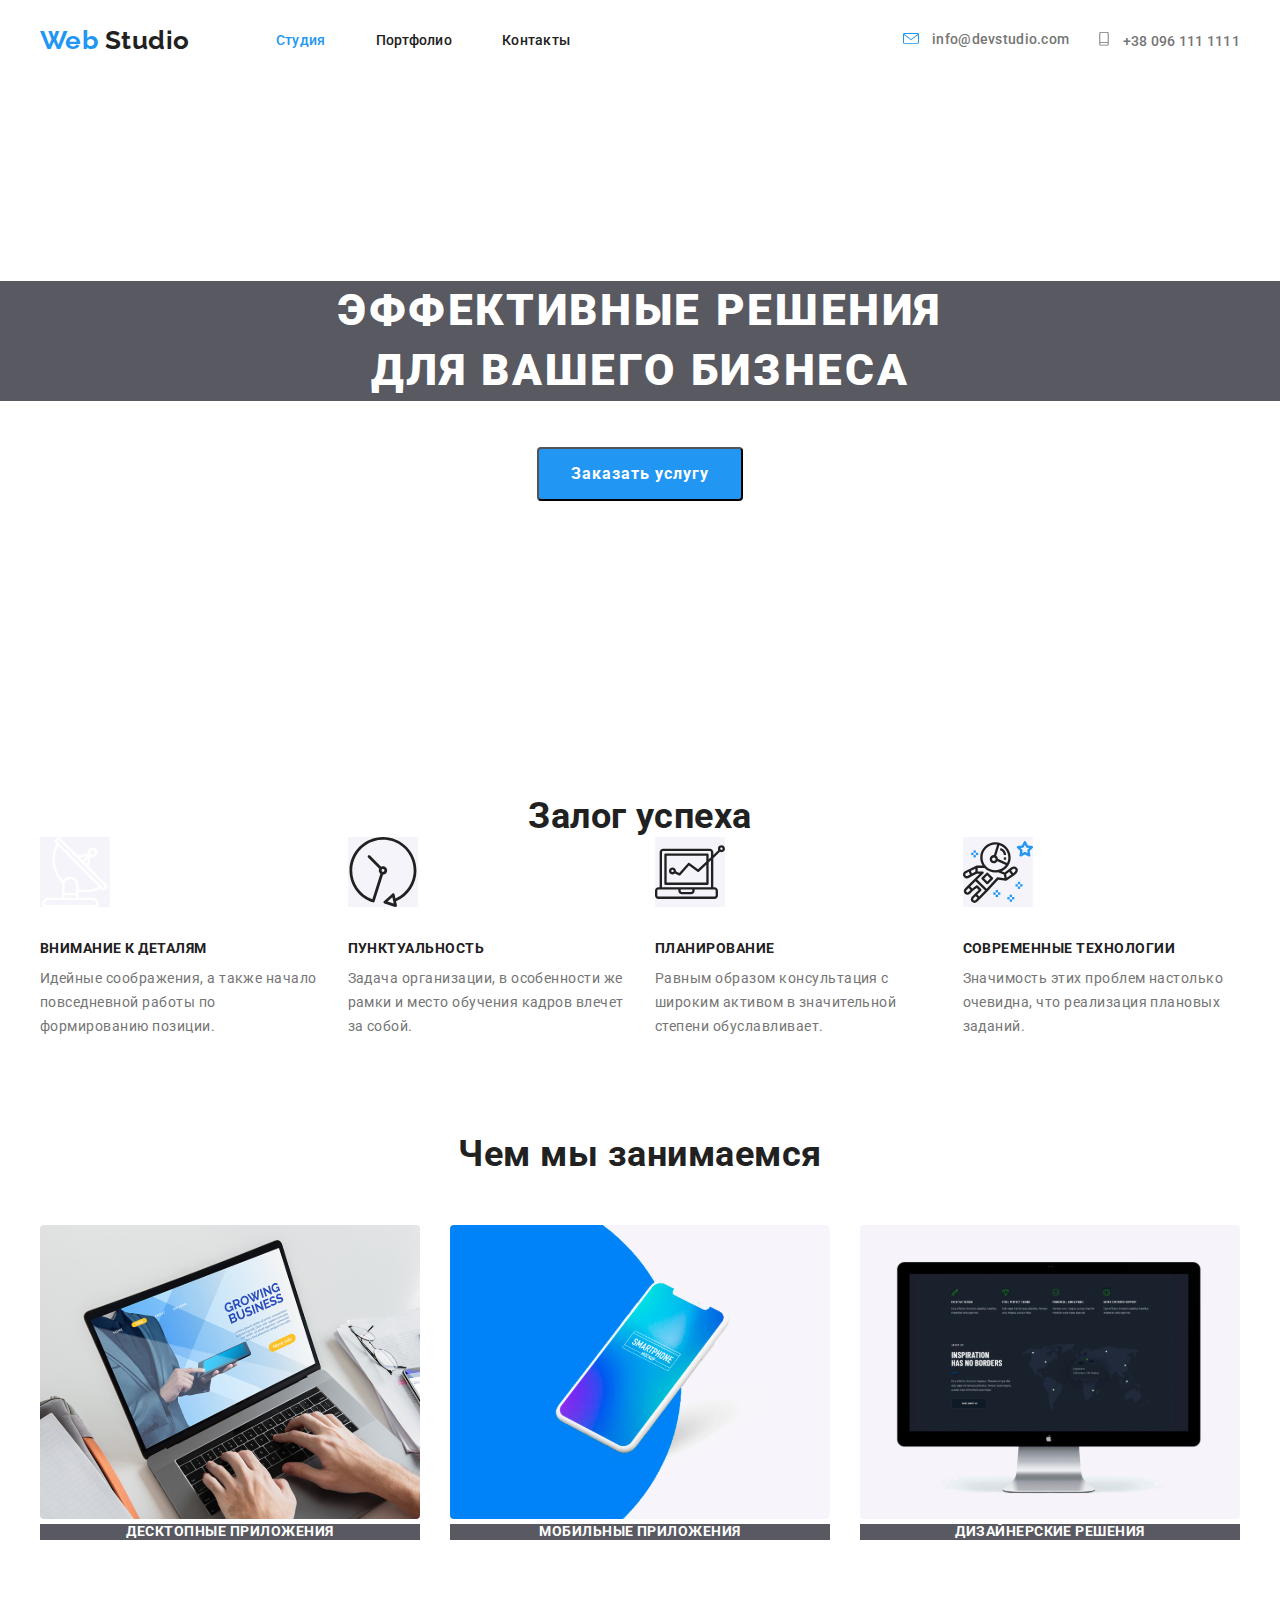
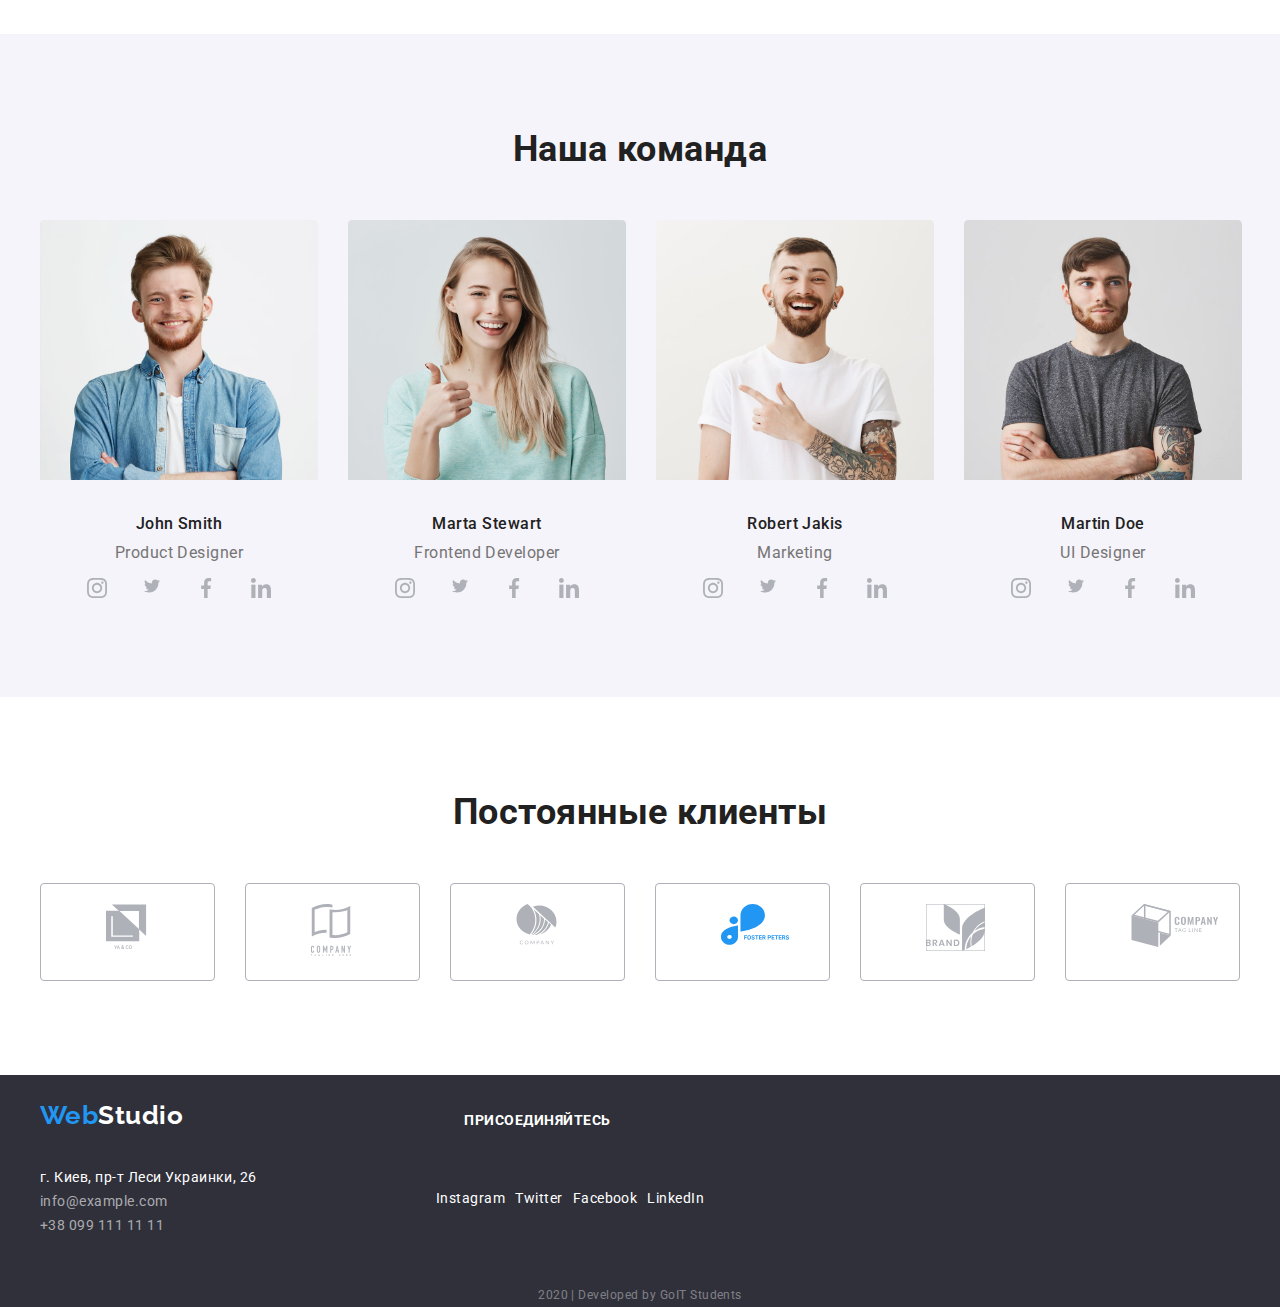
==== index.html @ 0060db42 "Create index.html" ====
<!DOCTYPE html>
<html lang="ru">
  <head>
    <meta charset="UTF-8" />
    <meta name="viewport" content="width=device-width, initial-scale=1.0" />
    <title>Document</title>
    <link
      href="https://fonts.googleapis.com/css2?family=Raleway:wght@700&family=Roboto:wght@400;500;700;900&display=swap"
      rel="stylesheet"
    />
    <link
      rel="stylesheet"
      href="https://cdnjs.cloudflare.com/ajax/libs/modern-normalize/0.6.0/modern-normalize.min.css"
    />
    <link rel="stylesheet" href="./css/styles.css" />
  </head>

  <body>
    <!--Шапка проекту-->
    <header>
      <div class="container">
        <div class="navigation">
          <nav class="navigation">
            <a href="" lang="en" class="logo"><span>Web</span> Studio</a>
            <ul class="site-nav">
              <li class="item">
                <a href="./index.html" class="link current">Студия</a>
              </li>
              <li class="item">
                <a href="./portfolio.html" class="link">Портфолио</a>
              </li>
              <li class="item"><a href="" class="link">Контакты</a></li>
            </ul>
          </nav>
          <address class="address">
            <ul class="comunication">
              <li class="item">
                <a href="mailto:info@devstudio.com" class="link"
                  ><img
                    src="./images/envelope.svg"
                    alt="конверт"
                    width="16"
                    height="11"
                    class="icon"
                  />
                  info@devstudio.com</a
                >
              </li>
              <li class="item">
                <a href="tel:+380961111111" class="link"
                  ><img
                    src="./images/Vecto.svg"
                    alt="мобильный телефон"
                    width="10"
                    height="14"
                    class="icon"
                  />
                  +38 096 111 1111</a
                >
              </li>
            </ul>
          </address>
        </div>
      </div>
    </header>

    <main>
      <!--Головний заголовок-->
      <section class="main">
        <h1 class="main-title">
          эффективные решения <br />
          для вашего бизнеса
        </h1>
        <button class="main-button">Заказать услугу</button>
      </section>

      <!--Рішення для бізнесу-->
      <section class="recipe-success">
        <div class="container">
          <h2>Залог успеха</h2>
          <ul class="list">
            <li class="item">
              <img
                src="./images/Vector.svg"
                alt="спутник"
                width="70"
                height="70"
                class="picture"
              />
              <h3 class="header">Внимание к деталям</h3>
              <p class="text">
                Идейные соображения, а также начало повседневной работы по
                формированию позиции.
              </p>
            </li>
            <li class="item">
              <img
                src="./images/Vector(1).svg"
                alt="часы"
                width="70"
                height="70"
                class="picture"
              />
              <h3 class="header">Пунктуальность</h3>
              <p class="text">
                Задача организации, в особенности же рамки и место обучения
                кадров влечет за собой.
              </p>
            </li>
            <li class="item">
              <img
                src="./images/Vector(2).svg"
                alt="график на ноутбуке"
                width="70"
                height="70"
                class="picture"
              />
              <h3 class="header">Планирование</h3>
              <p class="text">
                Равным образом консультация с широким активом в значительной
                степени обуславливает.
              </p>
            </li>
            <li class="item">
              <img
                src="./images/astronaut1.svg"
                alt="космонавт"
                width="70"
                height="70"
                class="picture"
              />
              <h3 class="header">Современные технологии</h3>
              <p class="text">
                Значимость этих проблем настолько очевидна, что реализация
                плановых заданий.
              </p>
            </li>
          </ul>
        </div>
      </section>

      <!--Чим ми займаємося-->

      <section class="activity">
        <div class="container">
          <h2 class="title">Чем мы занимаемся</h2>
          <ul class="activity-list">
            <li class="item">
              <img
                src="./images/img.svg"
                alt="открытый ноутбук"
                width="380"
                height="294"
              />
              <p class="activity-text">Десктопные приложения</p>
            </li>
            <li class="item">
              <img
                src="./images/box.svg"
                alt="смартфон"
                width="380"
                height="294"
              />
              <p class="activity-text">Мобильные приложения</p>
            </li>
            <li class="item">
              <img
                src="./images/img(1).svg"
                alt="монитор"
                width="380"
                height="294"
              />
              <p class="activity-text">Дизайнерские решения</p>
            </li>
          </ul>
        </div>
      </section>

      <!--Наша команда-->
      <section class="command-player">
        <div class="container">
          <h2>Наша команда</h2>
          <ul lang="en" class="list">
            <li class="item">
              <img
                src="./images/img(2).svg"
                alt="photo of John"
                width="278"
                height="260"
              />
              <h3 class="name">John Smith</h3>
              <p class="text">Product Designer</p>
              <ul class="social-links">
                <li class="item">
                  <a href=""
                    ><img
                      src="./images/instagram2.svg"
                      alt="instagram logo"
                      width="20"
                      height="20"
                      class="icon"
                  /></a>
                </li>
                <li class="item">
                  <a href=""
                    ><img
                      src="./images/twitter1.svg"
                      alt="twitter logo"
                      width="20"
                      height="16"
                      class="icon"
                  /></a>
                </li>
                <li class="item">
                  <a href=""></a
                  ><img
                    src="./images/facebook1.svg"
                    alt="facebook logo"
                    width="20"
                    height="20"
                    class="icon"
                  />
                </li>
                <li class="item">
                  <a href=""
                    ><img
                      src="./images/linkedin1.svg"
                      alt="linkedin logo"
                      width="20"
                      height="20"
                      class="icon"
                  /></a>
                </li>
              </ul>
            </li>
            <li class="item">
              <img
                src="./images/img(3).svg"
                alt="photo of Marta"
                width="278"
                height="260"
              />
              <h3 class="name">Marta Stewart</h3>
              <p class="text">Frontend Developer</p>
              <ul class="social-links">
                <li class="item">
                  <a href=""
                    ><img
                      src="./images/instagram2.svg"
                      alt="instagram logo"
                      width="20"
                      height="20"
                      class="icon"
                  /></a>
                </li>
                <li class="item">
                  <a href=""
                    ><img
                      src="./images/twitter1.svg"
                      alt="twitter logo"
                      width="20"
                      height="16"
                      class="icon"
                  /></a>
                </li>
                <li class="item">
                  <a href=""></a
                  ><img
                    src="./images/facebook1.svg"
                    alt="facebook logo"
                    width="20"
                    height="20"
                    class="icon"
                  />
                </li>
                <li class="item">
                  <a href=""
                    ><img
                      src="./images/linkedin1.svg"
                      alt="linkedin logo"
                      width="20"
                      height="20"
                      class="icon"
                  /></a>
                </li>
              </ul>
            </li>
            <li class="item">
              <img
                src="./images/img(4).svg"
                alt="photo of Robert"
                width="278"
                height="260"
              />
              <h3 class="name">Robert Jakis</h3>
              <p class="text">Marketing</p>
              <ul class="social-links">
                <li class="item">
                  <a href=""
                    ><img
                      src="./images/instagram2.svg"
                      alt="instagram logo"
                      width="20"
                      height="20"
                      class="icon"
                  /></a>
                </li>
                <li class="item">
                  <a href=""
                    ><img
                      src="./images/twitter1.svg"
                      alt="twitter logo"
                      width="20"
                      height="16"
                      class="icon"
                  /></a>
                </li>
                <li class="item">
                  <a href=""></a
                  ><img
                    src="./images/facebook1.svg"
                    alt="facebook logo"
                    width="20"
                    height="20"
                    class="icon"
                  />
                </li>
                <li class="item">
                  <a href=""
                    ><img
                      src="./images/linkedin1.svg"
                      alt="linkedin logo"
                      width="20"
                      height="20"
                      class="icon"
                  /></a>
                </li>
              </ul>
            </li>
            <li class="item">
              <img
                src="./images/img(5).svg"
                alt="photo of Martin"
                width="278"
                height="260"
              />
              <h3 class="name">Martin Doe</h3>
              <p class="text">UI Designer</p>
              <ul class="social-links">
                <li class="item">
                  <a href=""
                    ><img
                      src="./images/instagram2.svg"
                      alt="instagram logo"
                      width="20"
                      height="20"
                      class="icon"
                  /></a>
                </li>
                <li class="item">
                  <a href=""
                    ><img
                      src="./images/twitter1.svg"
                      alt="twitter logo"
                      width="20"
                      height="16"
                      class="icon"
                  /></a>
                </li>
                <li class="item">
                  <a href=""></a
                  ><img
                    src="./images/facebook1.svg"
                    alt="facebook logo"
                    width="20"
                    height="20"
                    class="icon"
                  />
                </li>
                <li class="item">
                  <a href=""
                    ><img
                      src="./images/linkedin1.svg"
                      alt="linkedin logo"
                      width="20"
                      height="20"
                      class="icon"
                  /></a>
                </li>
              </ul>
            </li>
          </ul>
        </div>
      </section>
      <section class="clients">
        <div class="container">
          <h2 class="header">Постоянные клиенты</h2>
          <ul class="clients-list">
            <li class="item">
              <a href=""
                ><img
                  src="./images/logo1.svg"
                  alt="Логотип клиента №1"
                  width="44"
                  height="48"
                  class="icon"
              /></a>
            </li>
            <li class="item">
              <a href=""
                ><img
                  src="./images/logo2.svg"
                  alt="Логотип клиента №2"
                  width="40"
                  height="52"
                  class="icon"
              /></a>
            </li>
            <li class="item">
              <a href=""
                ><img
                  src="./images/logo3.svg"
                  alt="Логотип клиента №3"
                  width="41"
                  height="41"
                  class="icon"
              /></a>
            </li>
            <li class="item">
              <a href=""
                ><img
                  src="./images/logo4.svg"
                  alt="Логотип клиента №4"
                  width="82"
                  height="41"
                  class="icon"
              /></a>
            </li>
            <li class="item">
              <a href=""
                ><img
                  src="./images/logo5.svg"
                  alt="Логотип клиента №5"
                  width="59"
                  height="47"
                  class="icon"
              /></a>
            </li>
            <li class="item">
              <a href=""
                ><img
                  src="./images/logo6.svg"
                  alt="Логотип клиента №6"
                  width="88"
                  height="44"
                  class="icon"
              /></a>
            </li>
          </ul>
        </div>
      </section>
    </main>
    <footer class="footer">
      <div class="container">
        <div class="footer-up">
          <a href="" lang="en" class="logo"><span>Web</span>Studio</a>
          <h2 class="footer-call">присоединяйтесь</h2>
        </div>
        <div class="footer-middle">
          <address class="address">
            г. Киев, пр-т Леси Украинки, 26
            <ul>
              <li>
                <a href="mailto:info@example.com" class="footer-link"
                  >info@example.com</a
                >
              </li>
              <li>
                <a href="tell:+380991111111" class="footer-link"
                  >+38 099 111 11 11</a
                >
              </li>
            </ul>
          </address>

          <ul class="social-links">
            <li class="item">
              <a href="" aria-label="Ссылка на Instagram" class="footer-icon"
                >Instagram</a
              >
            </li>
            <li class="item">
              <a href="" aria-label="Ссылка на Twitter" class="footer-icon"
                >Twitter</a
              >
            </li>
            <li class="item">
              <a href="" aria-label="Ссылка на Facebook" class="footer-icon"
                >Facebook</a
              >
            </li>
            <li class="item">
              <a href="" aria-label="Ссылка на LinkedIn" class="footer-icon"
                >LinkedIn</a
              >
            </li>
          </ul>
        </div>
        <p class="footer-developer">2020 | Developed by GoIT Students</p>
      </div>
    </footer>
  </body>
</html>
---- css/styles.css ----
/*Основний колір тексту #212121*/
/*Другорядний колір тексту #757575*/
/* білий колір #FFFFFF */
/* колір акценту #2196F3 */
/* колір футера тексту rgba(255, 255, 255, 0.6) */
/* Другорядний колір фону #F5F4FA*/
/* Колір фону футера #2F303A */
:root {
  --primery-text-color: #212121;
  --section-text-color: #757575;
  --accent-color: #2196f3;
  --primery-bcg-color: #ffffff;
  --footer-bcg-color: #2f303a;
}
html {
  box-sizing: border-box;
}
*,
*::before,
*::after {
  box-sizing: inherit;
}
.container {
  width: 1230px;
  margin-left: auto;
  margin-right: auto;
  padding-left: 15px;
  padding-right: 15px;
}
body {
  background-color: var(--primery-bcg-color);
  color: var(--primery-text-color);

  font-family: Roboto, sans-serif;
  letter-spacing: 0.03em;
}
a {
  color: inherit;
  text-decoration: none;
}
ul {
  list-style: none;
  margin: 0;
  padding: 0;
}
.navigation {
  display: flex;
  align-items: center;
}
.logo {
  font-family: Raleway, sans-serif;
  font-weight: 700;
  font-size: 26px;
  line-height: 1.2;
  margin-right: 86px;
  padding-top: 25px;
  padding-bottom: 25px;
}
.logo span {
  color: var(--accent-color);
}
.navigation .address {
  font-style: normal;
  margin-left: auto;
}
.site-nav {
  font-weight: 500;
  font-size: 14px;
  line-height: 1.14;
  letter-spacing: 0.02em;

  display: flex;
}
.site-nav li {
  margin-right: 50px;
}
.site-nav .item {
  margin-right: 50px;
}
.site-nav .item:last-child {
  margin-right: 0px;
}
.site-nav .link:hover,
.site-nav .link:focus {
  color: var(--accent-color);
}
.site-nav .link.current {
  color: var(--accent-color);
}
.comunication {
  color: var(--section-text-color);

  font-weight: 500;
  font-size: 14px;
  line-height: 1.14;
  letter-spacing: 0.02em;

  display: flex;
}
.comunication .item {
  margin-right: 30px;
}
.comunication .item:last-child {
  margin-right: 0px;
}
.comunication .icon {
  margin-right: 10px;
}
.comunication .link:hover,
.comunication .link:focus {
  color: var(--accent-color);
}

h1,
h2,
h3 {
  margin: 0;
}
h2 {
  font-weight: 700;
  font-size: 36px;
  line-height: 1.17;
  text-align: center;
}
p {
  margin: 0;
}
.main {
  text-align: center;
  padding-top: 200px;
  padding-bottom: 200px;
}
.main-title {
  background-color: rgba(47, 48, 58, 0.8);
  color: #ffffff;

  font-weight: 900;
  font-size: 44px;
  line-height: 1.36;

  letter-spacing: 0.06em;
  text-transform: uppercase;

  margin-bottom: 46px;
}

.main-button {
  background-color: var(--accent-color);
  color: #ffffff;

  font-weight: 700;
  font-size: 16px;
  line-height: 1.88;

  letter-spacing: 0.06em;

  min-width: 200px;
  padding: 10px 32px;
  border-radius: 4px;
}

.recipe-success {
  margin-top: 94px;
  margin-bottom: 94px;
}
.recipe-success .list {
  display: flex;
}
.recipe-success .item {
  width: 278px;
  margin-right: 30px;
}
.recipe-success .item:last-child {
  margin-right: 0px;
}
.recipe-success .header {
  font-weight: 700;
  font-size: 14px;
  line-height: 1.14;
  text-transform: uppercase;

  margin-bottom: 10px;
}
.recipe-success .text {
  color: var(--section-text-color);

  font-size: 14px;
  line-height: 1.71;
}

.recipe-success .picture {
  background-color: #f5f4fa;

  margin-bottom: 30px;
}
.recipe-success .picture:hover {
  background-color: var(--accent-color);
}

.activity-list {
  margin-top: 50px;
  margin-bottom: 94px;
  display: flex;
}
.activity .item {
  width: 380px;
  text-align: center;
  margin-right: 30px;
}
.activity .item:last-child {
  margin-right: 0;
}
.activity-text {
  background: rgba(47, 48, 58, 0.8);
  color: #ffffff;

  font-weight: 700;
  font-size: 14px;
  line-height: 1.14;
  text-transform: uppercase;
}
.command-player {
  background: #f5f4fa;
  padding-top: 94px;
  padding-bottom: 94px;
}
.command-player .list {
  margin-top: 50px;
  display: flex;
}
.command-player .item {
  width: 278px;
  margin-right: 30px;
  text-align: center;
}
.command-player .item:last-child {
  margin-right: 0px;
}
.command-player .name {
  font-weight: 500;
  font-size: 16px;
  line-height: 1.19;

  margin-top: 30px;
  margin-bottom: 10px;
}
.command-player .text {
  color: var(--section-text-color);

  font-size: 16px;
  line-height: 1.19;

  margin-bottom: 16px;
}
.social-links {
  display: flex;
  margin-right: 35px;
  margin-left: 35px;
}

.clients .icon:hover {
  background-color: var(--accent-color);
}
.clients {
  margin-top: 94px;
  margin-bottom: 94px;
}
.clients .header {
  margin-bottom: 50px;
}
.clients-list {
  display: flex;
}
.clients-list .item {
  margin-right: 30px;
  border: 1px solid #afb1b8;
  box-sizing: border-box;
  border-radius: 4px;
  padding: 20px 65px;
  width: 175px;
}
.clients-list .item:last-child {
  margin-right: 0;
}

footer {
  background-color: var(--footer-bcg-color);
  color: #ffffff;

  font-size: 14px;
  line-height: 1.7;
}
.footer-up {
  display: flex;
  align-items: center;
}
.footer-middle {
  display: flex;
}
.footer .logo {
  margin-right: 281px;
  margin-bottom: 10px;
}
.footer > span {
  color: var(--accent-color);
}
.footer-icon:hover,
.footer-icon:focus {
  background-color: var(--accent-color);
}
.footer .address {
  font-style: normal;
}
.footer .social-links {
  display: flex;
  margin-top: 21px;
  margin-left: 179px;
}
.social-links .item {
  margin-right: 10px;
}
.social-links .item:last-child {
  margin-right: 0;
}

.footer-link {
  color: rgba(255, 255, 255, 0.6);
}
.footer-link:hover,
.footer-link:focus {
  color: var(--accent-color);

  font-size: 14px;
  line-height: 1.7;
}
.footer-call {
  font-size: 14px;
  line-height: 1.14;
  text-transform: uppercase;
}
.footer-developer {
  color: rgba(255, 255, 255, 0.4);

  font-size: 12px;
  line-height: 2;
  text-align: center;
  margin-top: 45px;
}
.filter-margin {
  margin-top: 94px;
  margin-bottom: 94px;
}
.filter-list {
  display: flex;

  margin-left: 285px;
  margin-right: 285px;
}
.filter-list .item {
  margin-right: 8px;
}
.filter-list .item:last-child {
  margin-right: 0;
}
.filter .button {
  background-color: #f5f4fa;
  height: 38px;
  font-family: Roboto, sans-serif;
  font-weight: 500;
  font-size: 16px;
  line-height: 1.63;
  text-align: center;

  padding: 6px 22px;
  margin-bottom: 50px;
}
.filter .button:hover,
.filter .button:focus {
  background-color: var(--accent-color);
}
.extended-list {
  display: flex;
  text-align: center;
  flex-wrap: wrap;
}
.extended-list .item {
  width: 380px;
  margin-right: 30px;
  margin-bottom: 30px;
}
.extended-list .item:nth-child(3n) {
  margin-right: 0;
}
.extended-list .item:nth-last-child(-n + 3) {
  margin-bottom: 0;
}
.filter .header {
  font-weight: 700;
  font-size: 18px;
  line-height: 2;
  letter-spacing: 0.06em;

  margin-top: 20px;
  margin-bottom: 4px;
}
.filter .text {
  color: var(--section-text-color);

  font-size: 16px;
  line-height: 1.88;
}
.filter .text-hover {
  background-color: var(--accent-color);
  color: #ffffff;

  font-size: 18px;
  line-height: 1.56;
  display: none;
}
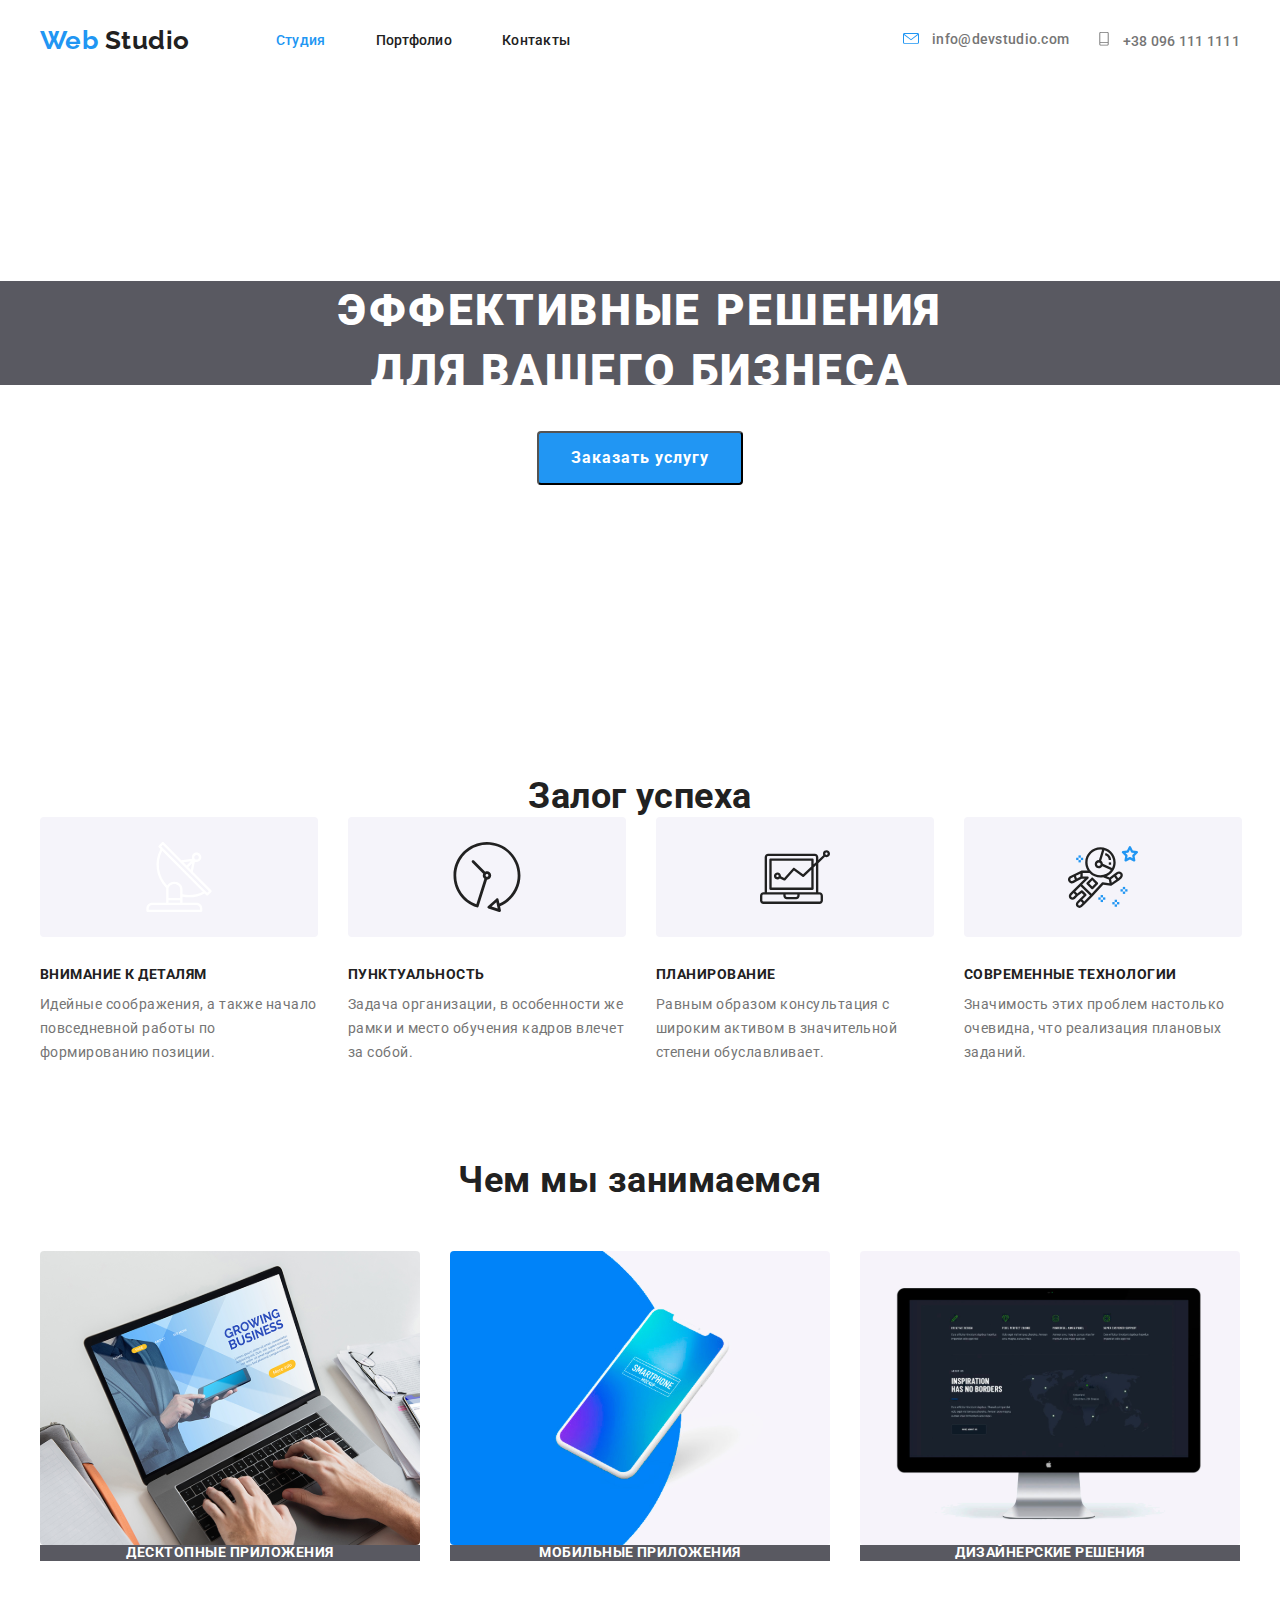
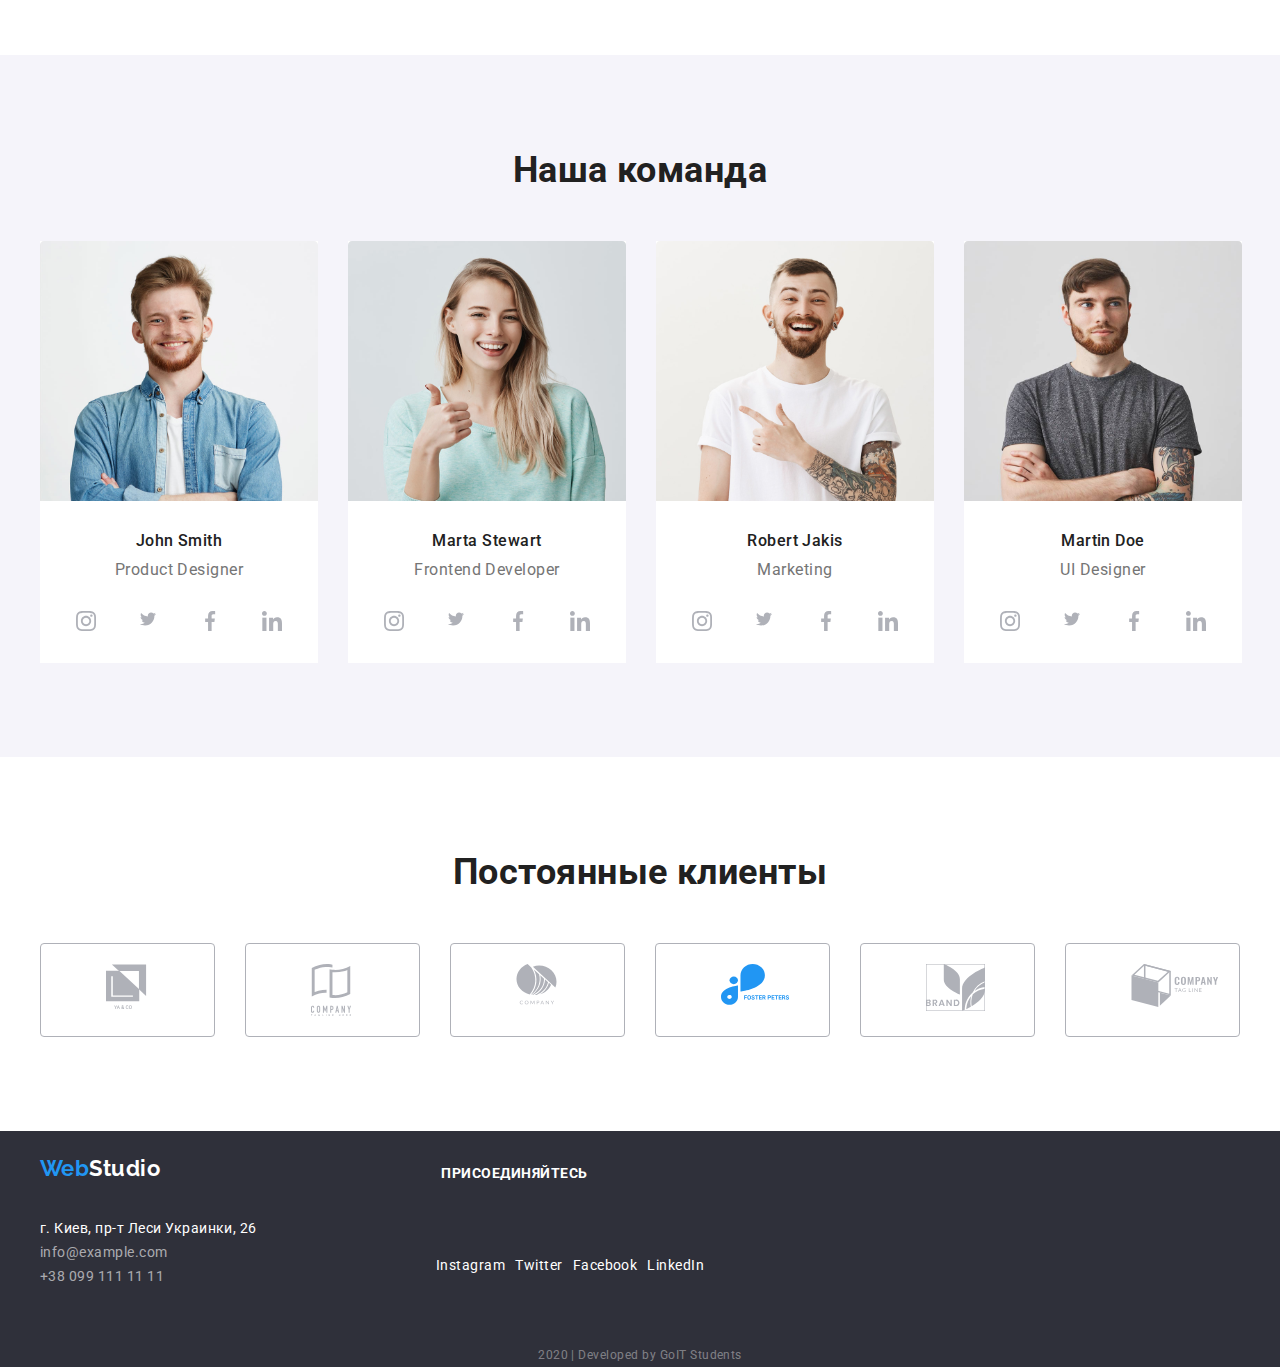
==== commit fdde80f6: "Update index.html" ====
--- a/index.html
+++ b/index.html
@@ -80,13 +80,14 @@
           <h2>Залог успеха</h2>
           <ul class="list">
             <li class="item">
-              <img
-                src="./images/Vector.svg"
-                alt="спутник"
-                width="70"
-                height="70"
-                class="picture"
-              />
+              <div class="background">
+                <img
+                  src="./images/Vector.svg"
+                  alt="спутник"
+                  width="70"
+                  height="70"
+                />
+              </div>
               <h3 class="header">Внимание к деталям</h3>
               <p class="text">
                 Идейные соображения, а также начало повседневной работы по
@@ -94,13 +95,14 @@
               </p>
             </li>
             <li class="item">
-              <img
-                src="./images/Vector(1).svg"
-                alt="часы"
-                width="70"
-                height="70"
-                class="picture"
-              />
+              <div class="background">
+                <img
+                  src="./images/Vector(1).svg"
+                  alt="часы"
+                  width="70"
+                  height="70"
+                />
+              </div>
               <h3 class="header">Пунктуальность</h3>
               <p class="text">
                 Задача организации, в особенности же рамки и место обучения
@@ -108,13 +110,14 @@
               </p>
             </li>
             <li class="item">
-              <img
-                src="./images/Vector(2).svg"
-                alt="график на ноутбуке"
-                width="70"
-                height="70"
-                class="picture"
-              />
+              <div class="background">
+                <img
+                  src="./images/Vector(2).svg"
+                  alt="график на ноутбуке"
+                  width="70"
+                  height="70"
+                />
+              </div>
               <h3 class="header">Планирование</h3>
               <p class="text">
                 Равным образом консультация с широким активом в значительной
@@ -122,13 +125,14 @@
               </p>
             </li>
             <li class="item">
-              <img
-                src="./images/astronaut1.svg"
-                alt="космонавт"
-                width="70"
-                height="70"
-                class="picture"
-              />
+              <div class="background">
+                <img
+                  src="./images/astronaut1.svg"
+                  alt="космонавт"
+                  width="70"
+                  height="70"
+                />
+              </div>
               <h3 class="header">Современные технологии</h3>
               <p class="text">
                 Значимость этих проблем настолько очевидна, что реализация
--- a/css/styles.css
+++ b/css/styles.css
@@ -14,6 +14,7 @@
 }
 html {
   box-sizing: border-box;
+  line-height: 0;
 }
 *,
 *::before,
@@ -128,7 +129,9 @@
 .main {
   text-align: center;
   padding-top: 200px;
-  padding-bottom: 200px;
+
+  height: 600px;
+  margin-bottom: 94px;
 }
 .main-title {
   background-color: rgba(47, 48, 58, 0.8);
@@ -140,6 +143,7 @@
 
   letter-spacing: 0.06em;
   text-transform: uppercase;
+  height: 104px;
 
   margin-bottom: 46px;
 }
@@ -153,14 +157,13 @@
   line-height: 1.88;
 
   letter-spacing: 0.06em;
-
+  min-height: 50px;
   min-width: 200px;
   padding: 10px 32px;
   border-radius: 4px;
 }
 
 .recipe-success {
-  margin-top: 94px;
   margin-bottom: 94px;
 }
 .recipe-success .list {
@@ -187,19 +190,25 @@
   font-size: 14px;
   line-height: 1.71;
 }
-
-.recipe-success .picture {
+.recipe-success .background {
   background-color: #f5f4fa;
-
+  width: 278px;
+  height: 120px;
+  padding: 25px 104px;
+  border-radius: 4px;
   margin-bottom: 30px;
 }
-.recipe-success .picture:hover {
-  background-color: var(--accent-color);
-}
-
+
+.recipe-success .background:hover {
+  background-color: var(--accent-color);
+}
+.activity {
+  margin-bottom: 94px;
+}
+.activity .title {
+  margin-bottom: 50px;
+}
 .activity-list {
-  margin-top: 50px;
-  margin-bottom: 94px;
   display: flex;
 }
 .activity .item {
@@ -228,10 +237,12 @@
   margin-top: 50px;
   display: flex;
 }
+
 .command-player .item {
-  width: 278px;
-  margin-right: 30px;
-  text-align: center;
+  height: 422px;
+  margin-right: 30px;
+  text-align: center;
+  background-color: #ffffff;
 }
 .command-player .item:last-child {
   margin-right: 0px;
@@ -254,8 +265,20 @@
 }
 .social-links {
   display: flex;
-  margin-right: 35px;
-  margin-left: 35px;
+  margin-right: auto;
+  margin-left: auto;
+  width: 207px;
+  justify-content: space-between;
+  padding-top: 16px;
+}
+.social-links .item {
+  height: 44px;
+}
+.command-player .icon {
+  background-color: var(--primery-bcg-color);
+}
+.command-player .icon:hover {
+  background-color: var(--accent-color);
 }
 
 .clients .icon:hover {
@@ -298,6 +321,8 @@
   display: flex;
 }
 .footer .logo {
+  font-size: 22px;
+  line-height: 1.18;
   margin-right: 281px;
   margin-bottom: 10px;
 }
@@ -346,15 +371,16 @@
   text-align: center;
   margin-top: 45px;
 }
-.filter-margin {
+.filter {
   margin-top: 94px;
   margin-bottom: 94px;
 }
 .filter-list {
   display: flex;
-
-  margin-left: 285px;
-  margin-right: 285px;
+  width: 620px;
+  margin-left: auto;
+  margin-right: auto;
+  padding-bottom: 50px;
 }
 .filter-list .item {
   margin-right: 8px;
@@ -365,14 +391,14 @@
 .filter .button {
   background-color: #f5f4fa;
   height: 38px;
+
   font-family: Roboto, sans-serif;
   font-weight: 500;
   font-size: 16px;
-  line-height: 1.63;
+  line-height: 1.62;
   text-align: center;
 
   padding: 6px 22px;
-  margin-bottom: 50px;
 }
 .filter .button:hover,
 .filter .button:focus {
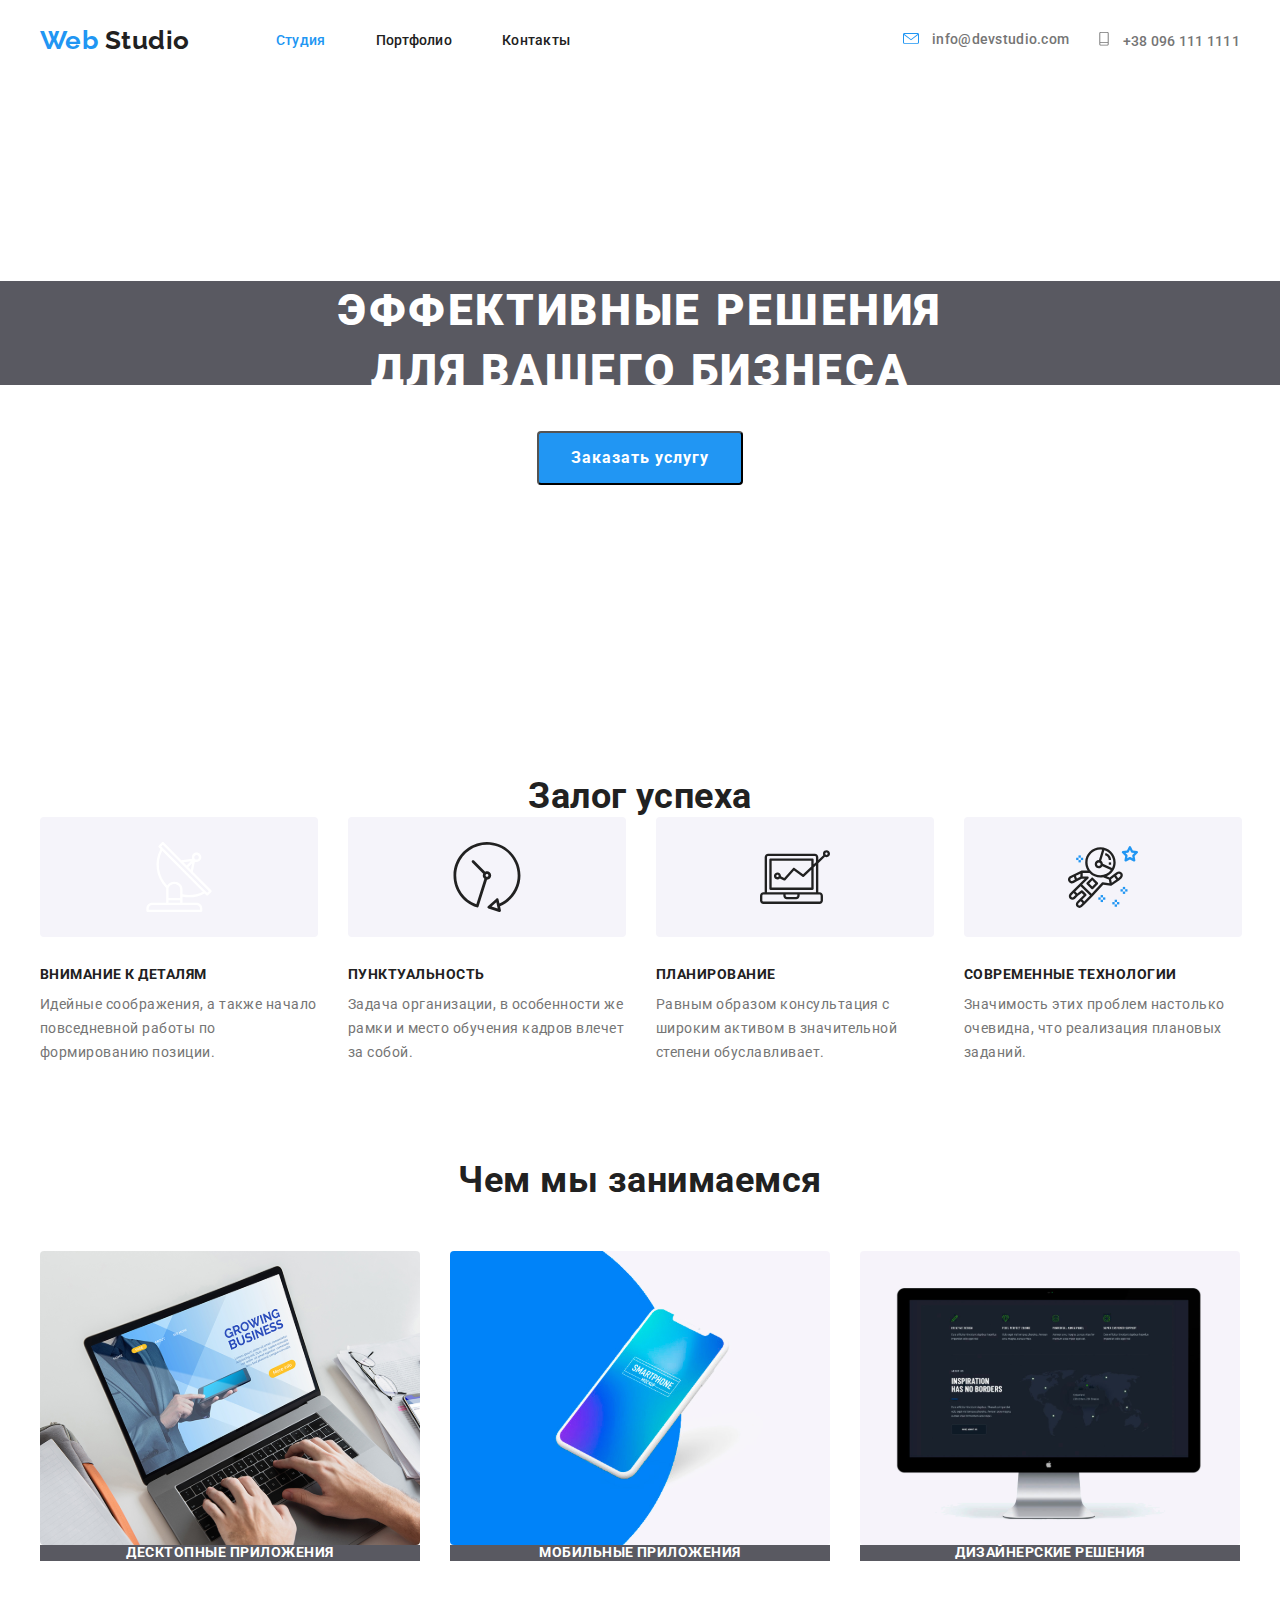
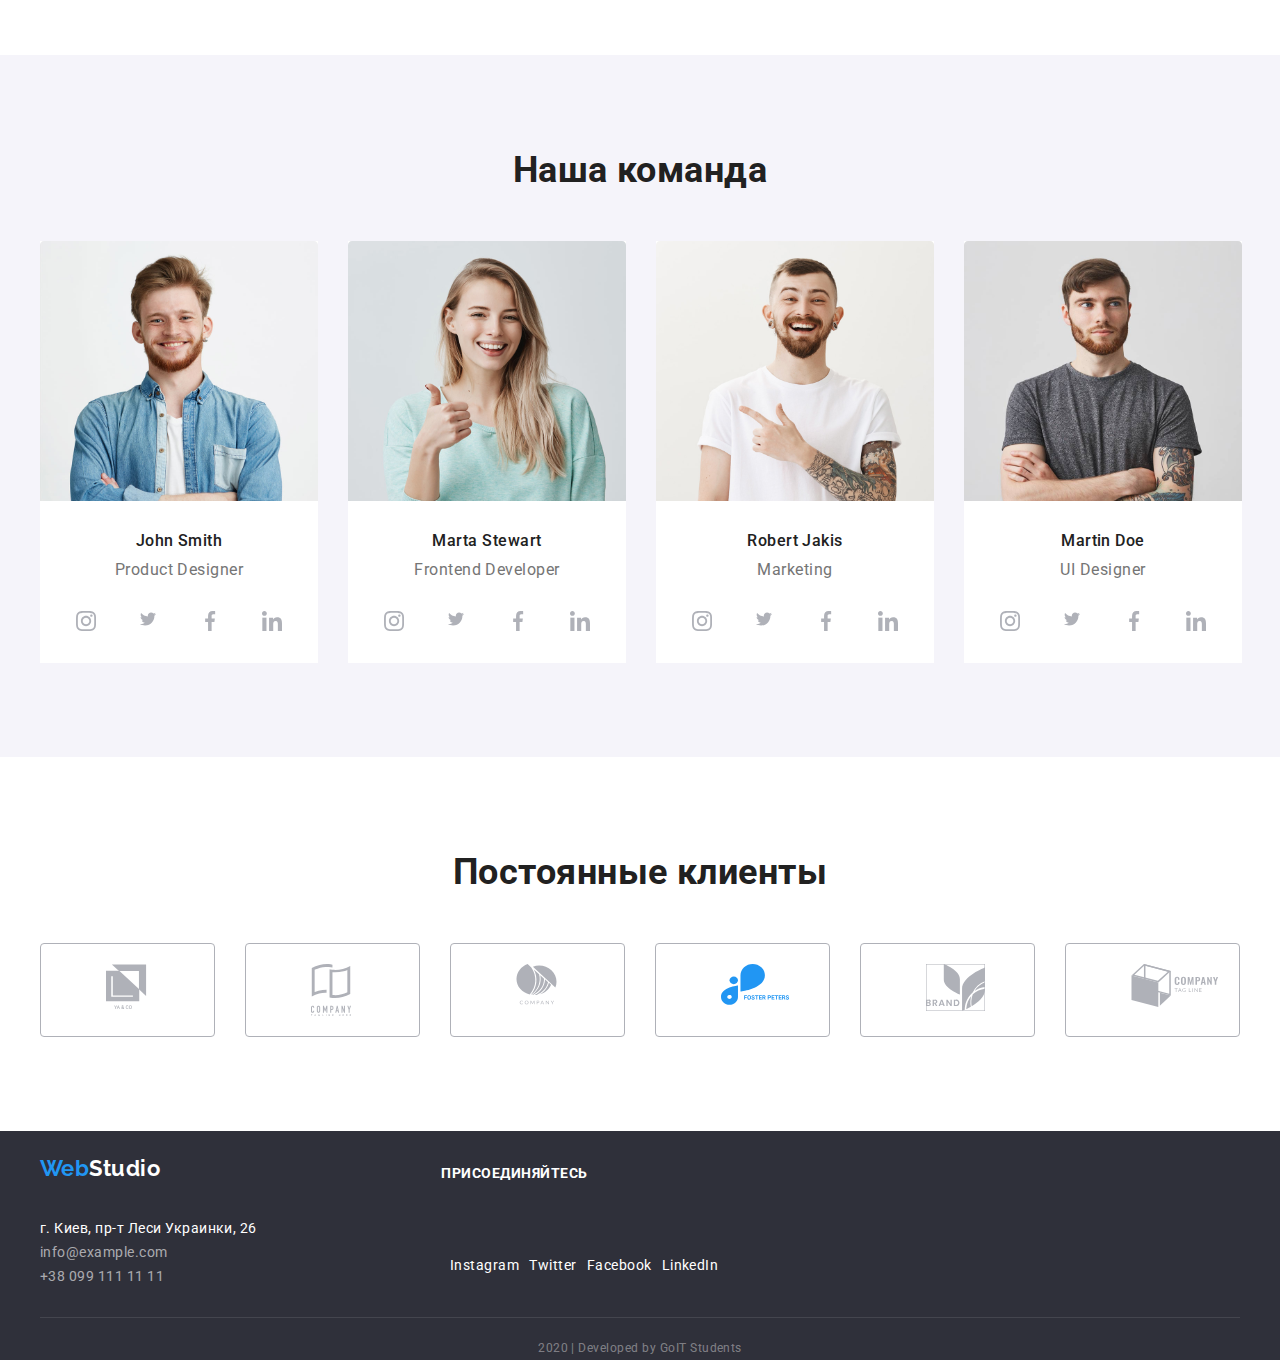
==== commit efc87bd5: "Update index.html" ====
--- a/index.html
+++ b/index.html
@@ -466,49 +466,51 @@
     </main>
     <footer class="footer">
       <div class="container">
-        <div class="footer-up">
-          <a href="" lang="en" class="logo"><span>Web</span>Studio</a>
-          <h2 class="footer-call">присоединяйтесь</h2>
-        </div>
-        <div class="footer-middle">
-          <address class="address">
-            г. Киев, пр-т Леси Украинки, 26
-            <ul>
-              <li>
-                <a href="mailto:info@example.com" class="footer-link"
-                  >info@example.com</a
+        <div class="border">
+          <div class="footer-up">
+            <a href="" lang="en" class="logo"><span>Web</span>Studio</a>
+            <h2 class="footer-call">присоединяйтесь</h2>
+          </div>
+          <div class="footer-middle">
+            <address class="address">
+              г. Киев, пр-т Леси Украинки, 26
+              <ul>
+                <li>
+                  <a href="mailto:info@example.com" class="footer-link"
+                    >info@example.com</a
+                  >
+                </li>
+                <li>
+                  <a href="tell:+380991111111" class="footer-link"
+                    >+38 099 111 11 11</a
+                  >
+                </li>
+              </ul>
+            </address>
+
+            <ul class="social-links">
+              <li class="item">
+                <a href="" aria-label="Ссылка на Instagram" class="footer-icon"
+                  >Instagram</a
                 >
               </li>
-              <li>
-                <a href="tell:+380991111111" class="footer-link"
-                  >+38 099 111 11 11</a
+              <li class="item">
+                <a href="" aria-label="Ссылка на Twitter" class="footer-icon"
+                  >Twitter</a
                 >
               </li>
+              <li class="item">
+                <a href="" aria-label="Ссылка на Facebook" class="footer-icon"
+                  >Facebook</a
+                >
+              </li>
+              <li class="item">
+                <a href="" aria-label="Ссылка на LinkedIn" class="footer-icon"
+                  >LinkedIn</a
+                >
+              </li>
             </ul>
-          </address>
-
-          <ul class="social-links">
-            <li class="item">
-              <a href="" aria-label="Ссылка на Instagram" class="footer-icon"
-                >Instagram</a
-              >
-            </li>
-            <li class="item">
-              <a href="" aria-label="Ссылка на Twitter" class="footer-icon"
-                >Twitter</a
-              >
-            </li>
-            <li class="item">
-              <a href="" aria-label="Ссылка на Facebook" class="footer-icon"
-                >Facebook</a
-              >
-            </li>
-            <li class="item">
-              <a href="" aria-label="Ссылка на LinkedIn" class="footer-icon"
-                >LinkedIn</a
-              >
-            </li>
-          </ul>
+          </div>
         </div>
         <p class="footer-developer">2020 | Developed by GoIT Students</p>
       </div>
--- a/css/styles.css
+++ b/css/styles.css
@@ -335,6 +335,8 @@
 }
 .footer .address {
   font-style: normal;
+  width: 231px;
+  margin-bottom: 28px;
 }
 .footer .social-links {
   display: flex;
@@ -363,13 +365,18 @@
   line-height: 1.14;
   text-transform: uppercase;
 }
+.footer .border {
+  border-bottom-width: 1px;
+  border-bottom-style: solid;
+  border-bottom-color: rgba(255, 255, 255, 0.1);
+}
 .footer-developer {
   color: rgba(255, 255, 255, 0.4);
 
   font-size: 12px;
   line-height: 2;
   text-align: center;
-  margin-top: 45px;
+  padding-top: 18px;
 }
 .filter {
   margin-top: 94px;
@@ -377,7 +384,7 @@
 }
 .filter-list {
   display: flex;
-  width: 620px;
+  width: 611px;
   margin-left: auto;
   margin-right: auto;
   padding-bottom: 50px;
@@ -397,6 +404,7 @@
   font-size: 16px;
   line-height: 1.62;
   text-align: center;
+  border: 0;
 
   padding: 6px 22px;
 }
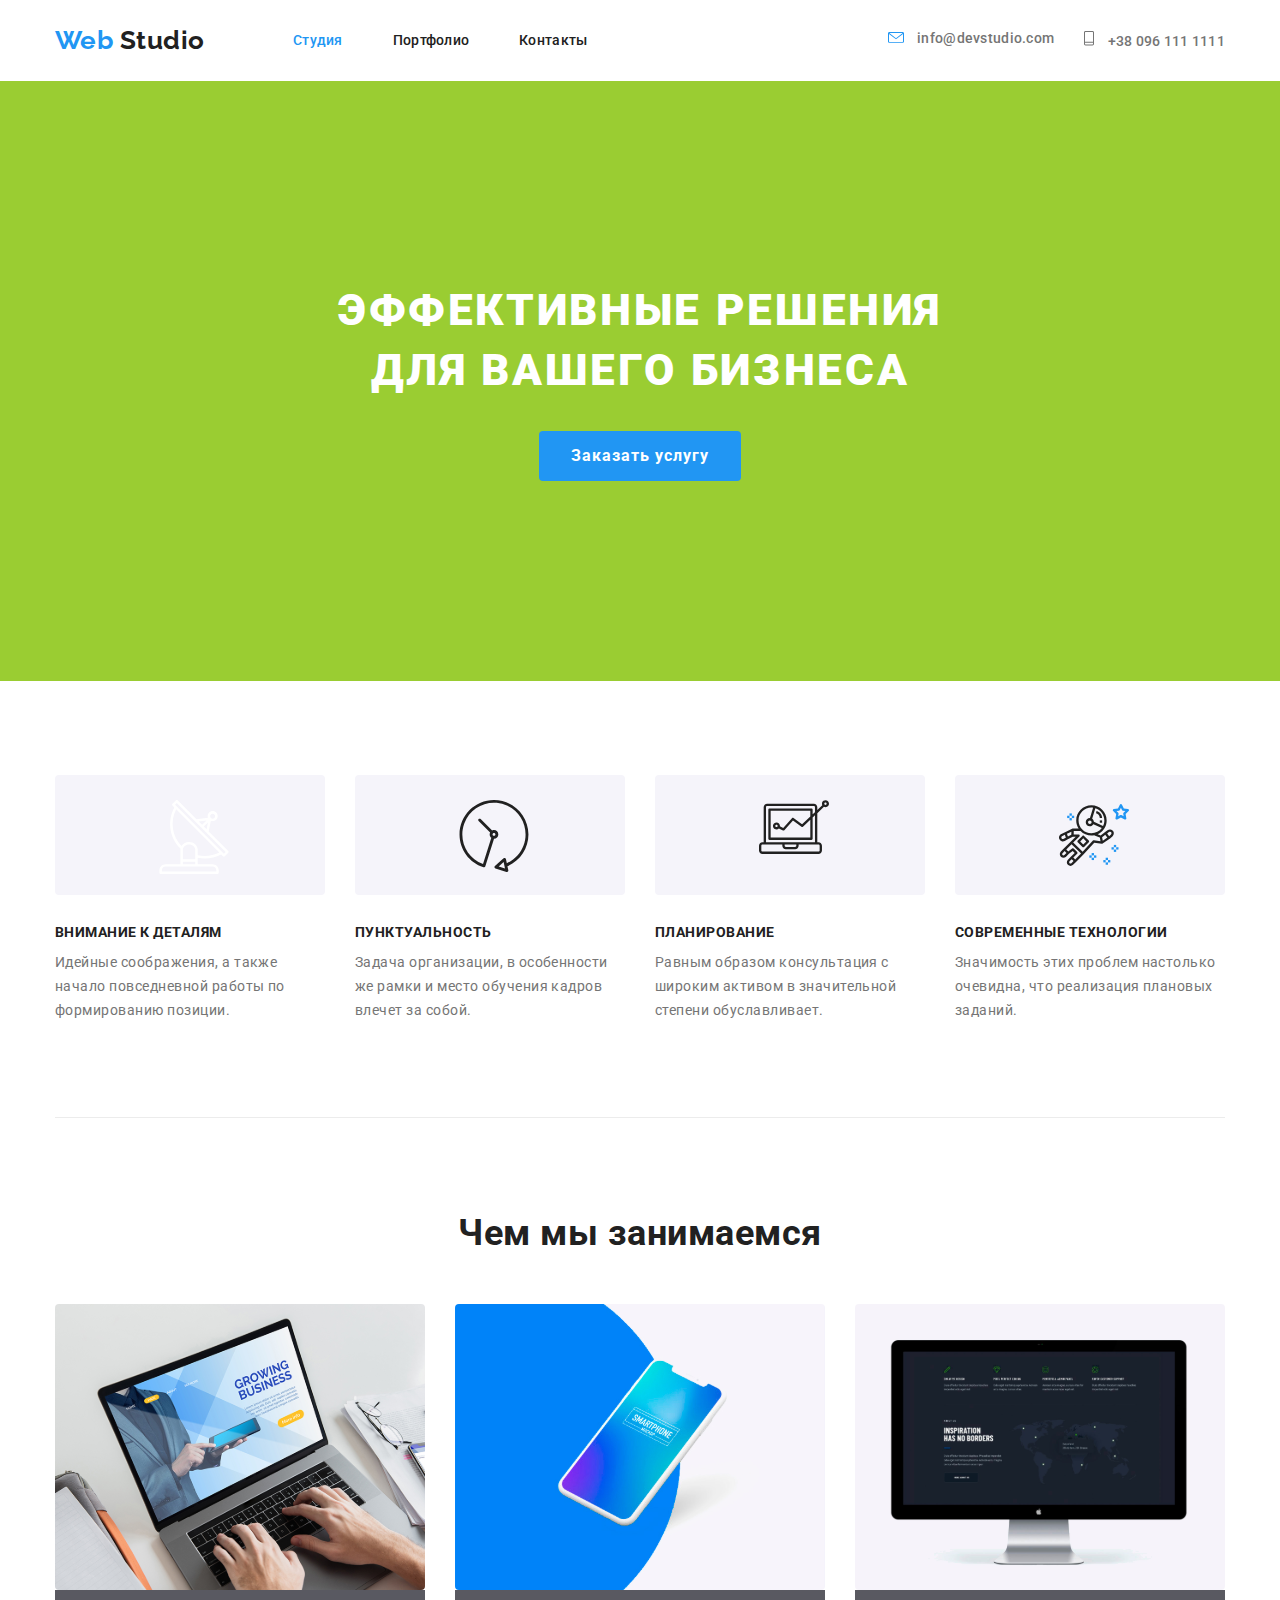
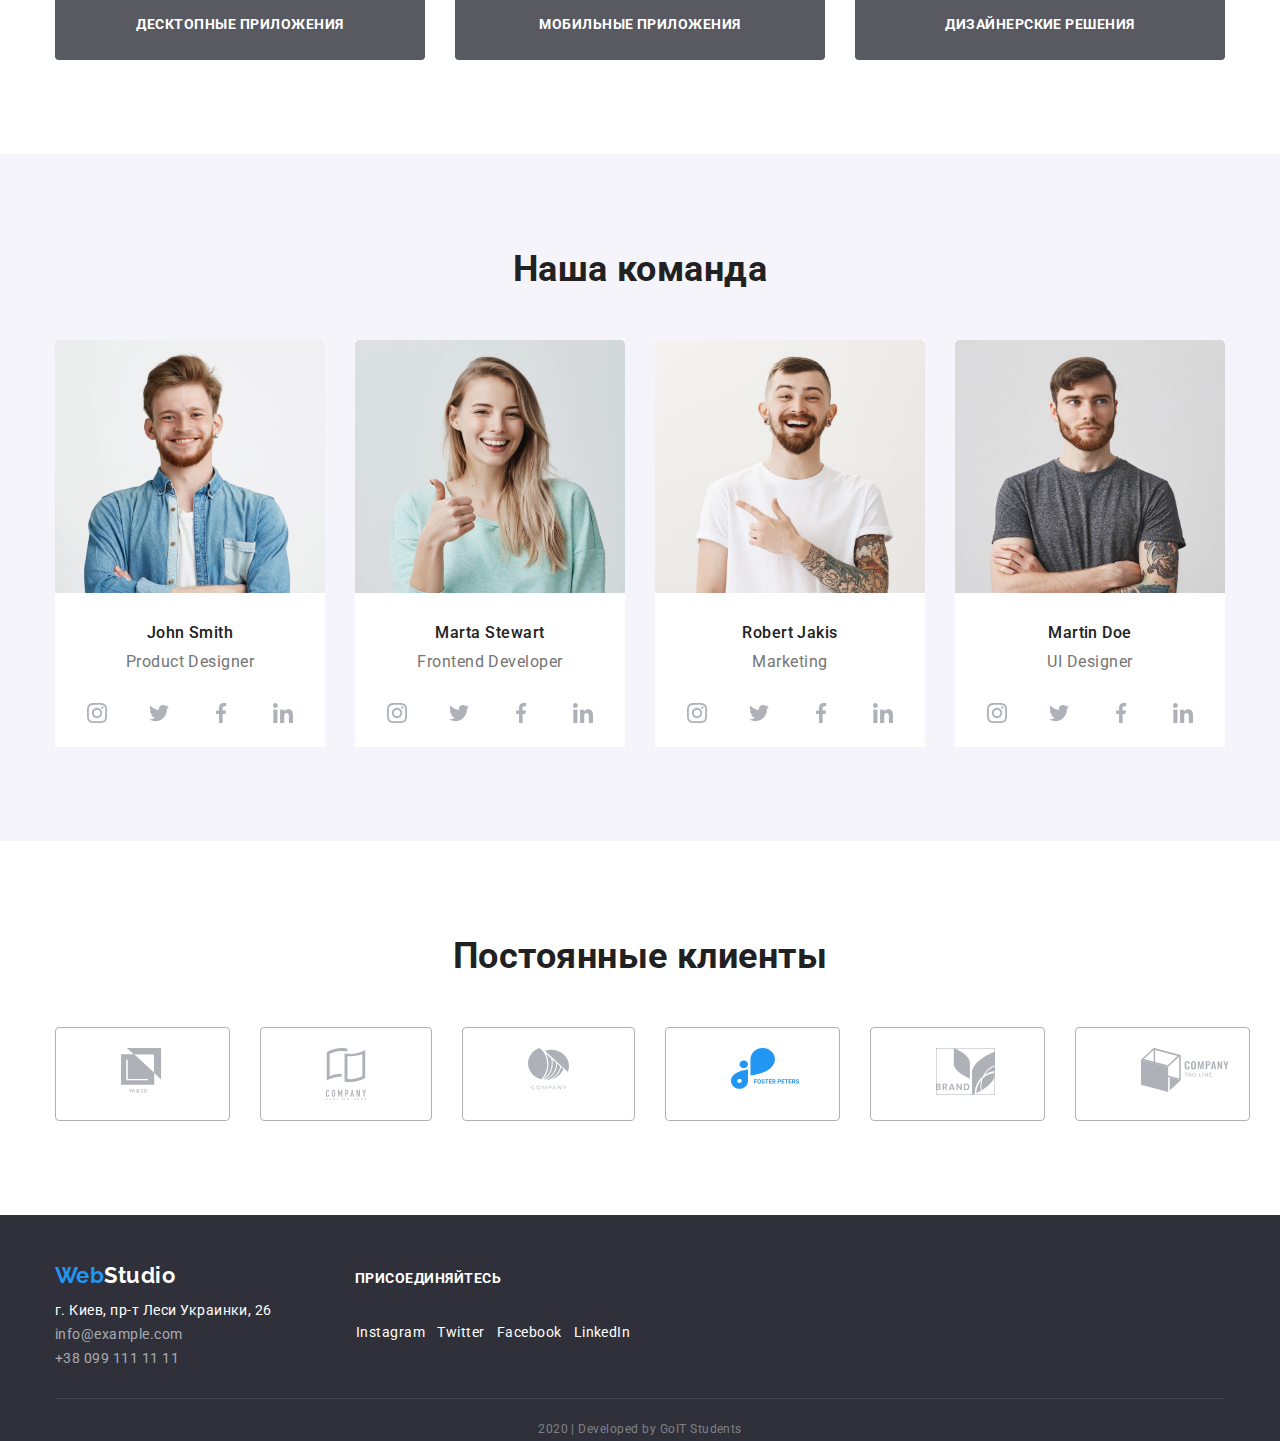
==== commit f14944a3: "Update index.html" ====
--- a/index.html
+++ b/index.html
@@ -66,18 +66,21 @@
 
     <main>
       <!--Головний заголовок-->
+
       <section class="main">
-        <h1 class="main-title">
-          эффективные решения <br />
-          для вашего бизнеса
-        </h1>
-        <button class="main-button">Заказать услугу</button>
+        <div class="main-content">
+          <h1 class="main-title">
+            эффективные решения <br />
+            для вашего бизнеса
+          </h1>
+          <button class="main-button">Заказать услугу</button>
+        </div>
       </section>
 
       <!--Рішення для бізнесу-->
       <section class="recipe-success">
         <div class="container">
-          <h2>Залог успеха</h2>
+          <h2 class="visually-hidden">Залог успеха</h2>
           <ul class="list">
             <li class="item">
               <div class="background">
@@ -150,30 +153,37 @@
           <h2 class="title">Чем мы занимаемся</h2>
           <ul class="activity-list">
             <li class="item">
-              <img
-                src="./images/img.svg"
-                alt="открытый ноутбук"
-                width="380"
-                height="294"
-              />
+              <div class="img">
+                <img
+                  src="./images/img.svg"
+                  alt="открытый ноутбук"
+                  width="370"
+                  height="294"
+                />
+              </div>
+
               <p class="activity-text">Десктопные приложения</p>
             </li>
             <li class="item">
-              <img
-                src="./images/box.svg"
-                alt="смартфон"
-                width="380"
-                height="294"
-              />
+              <div class="img">
+                <img
+                  src="./images/box.svg"
+                  alt="смартфон"
+                  width="370"
+                  height="294"
+                />
+              </div>
               <p class="activity-text">Мобильные приложения</p>
             </li>
             <li class="item">
-              <img
-                src="./images/img(1).svg"
-                alt="монитор"
-                width="380"
-                height="294"
-              />
+              <div class="img">
+                <img
+                  src="./images/img(1).svg"
+                  alt="монитор"
+                  width="370"
+                  height="294"
+                />
+              </div>
               <p class="activity-text">Дизайнерские решения</p>
             </li>
           </ul>
@@ -189,7 +199,7 @@
               <img
                 src="./images/img(2).svg"
                 alt="photo of John"
-                width="278"
+                width="270"
                 height="260"
               />
               <h3 class="name">John Smith</h3>
@@ -241,7 +251,7 @@
               <img
                 src="./images/img(3).svg"
                 alt="photo of Marta"
-                width="278"
+                width="270"
                 height="260"
               />
               <h3 class="name">Marta Stewart</h3>
@@ -293,7 +303,7 @@
               <img
                 src="./images/img(4).svg"
                 alt="photo of Robert"
-                width="278"
+                width="270"
                 height="260"
               />
               <h3 class="name">Robert Jakis</h3>
@@ -345,7 +355,7 @@
               <img
                 src="./images/img(5).svg"
                 alt="photo of Martin"
-                width="278"
+                width="270"
                 height="260"
               />
               <h3 class="name">Martin Doe</h3>
@@ -466,52 +476,51 @@
     </main>
     <footer class="footer">
       <div class="container">
-        <div class="border">
-          <div class="footer-up">
-            <a href="" lang="en" class="logo"><span>Web</span>Studio</a>
-            <h2 class="footer-call">присоединяйтесь</h2>
-          </div>
-          <div class="footer-middle">
-            <address class="address">
-              г. Киев, пр-т Леси Украинки, 26
-              <ul>
-                <li>
-                  <a href="mailto:info@example.com" class="footer-link"
-                    >info@example.com</a
-                  >
-                </li>
-                <li>
-                  <a href="tell:+380991111111" class="footer-link"
-                    >+38 099 111 11 11</a
-                  >
-                </li>
-              </ul>
-            </address>
-
-            <ul class="social-links">
-              <li class="item">
-                <a href="" aria-label="Ссылка на Instagram" class="footer-icon"
-                  >Instagram</a
+        <div class="footer-up">
+          <a href="" lang="en" class="logo"><span>Web</span>Studio</a>
+          <h2 class="footer-call">присоединяйтесь</h2>
+        </div>
+        <div class="footer-middle">
+          <address class="address">
+            г. Киев, пр-т Леси Украинки, 26
+            <ul>
+              <li>
+                <a href="mailto:info@example.com" class="footer-link"
+                  >info@example.com</a
                 >
               </li>
-              <li class="item">
-                <a href="" aria-label="Ссылка на Twitter" class="footer-icon"
-                  >Twitter</a
-                >
-              </li>
-              <li class="item">
-                <a href="" aria-label="Ссылка на Facebook" class="footer-icon"
-                  >Facebook</a
-                >
-              </li>
-              <li class="item">
-                <a href="" aria-label="Ссылка на LinkedIn" class="footer-icon"
-                  >LinkedIn</a
+              <li>
+                <a href="tell:+380991111111" class="footer-link"
+                  >+38 099 111 11 11</a
                 >
               </li>
             </ul>
-          </div>
-        </div>
+          </address>
+
+          <ul class="social-links">
+            <li class="item">
+              <a href="" aria-label="Ссылка на Instagram" class="footer-icon"
+                >Instagram</a
+              >
+            </li>
+            <li class="item">
+              <a href="" aria-label="Ссылка на Twitter" class="footer-icon"
+                >Twitter</a
+              >
+            </li>
+            <li class="item">
+              <a href="" aria-label="Ссылка на Facebook" class="footer-icon"
+                >Facebook</a
+              >
+            </li>
+            <li class="item">
+              <a href="" aria-label="Ссылка на LinkedIn" class="footer-icon"
+                >LinkedIn</a
+              >
+            </li>
+          </ul>
+        </div>
+
         <p class="footer-developer">2020 | Developed by GoIT Students</p>
       </div>
     </footer>
--- a/css/styles.css
+++ b/css/styles.css
@@ -22,7 +22,7 @@
   box-sizing: inherit;
 }
 .container {
-  width: 1230px;
+  width: 1200px;
   margin-left: auto;
   margin-right: auto;
   padding-left: 15px;
@@ -44,6 +44,20 @@
   margin: 0;
   padding: 0;
 }
+img {
+  height: auto;
+}
+.visually-hidden {
+  position: absolute;
+  width: 1px;
+  height: 1px;
+  border: 0;
+  margin: -1px;
+  padding: 0;
+  clip: rect(0 0 0 0);
+  overflow: hidden;
+}
+
 .navigation {
   display: flex;
   align-items: center;
@@ -53,7 +67,8 @@
   font-weight: 700;
   font-size: 26px;
   line-height: 1.2;
-  margin-right: 86px;
+  width: 153px;
+  margin-right: 85px;
   padding-top: 25px;
   padding-bottom: 25px;
 }
@@ -72,9 +87,7 @@
 
   display: flex;
 }
-.site-nav li {
-  margin-right: 50px;
-}
+
 .site-nav .item {
   margin-right: 50px;
 }
@@ -127,14 +140,15 @@
   margin: 0;
 }
 .main {
+  height: 600px;
+  padding-bottom: 94px;
+  background-color: yellowgreen;
+}
+.main-content {
   text-align: center;
   padding-top: 200px;
-
-  height: 600px;
-  margin-bottom: 94px;
 }
 .main-title {
-  background-color: rgba(47, 48, 58, 0.8);
   color: #ffffff;
 
   font-weight: 900;
@@ -157,20 +171,24 @@
   line-height: 1.88;
 
   letter-spacing: 0.06em;
-  min-height: 50px;
+  height: 50px;
   min-width: 200px;
   padding: 10px 32px;
   border-radius: 4px;
-}
-
+  border: 0;
+}
 .recipe-success {
-  margin-bottom: 94px;
+  padding-top: 94px;
 }
 .recipe-success .list {
   display: flex;
+  border-bottom-width: 1px;
+  border-bottom-style: solid;
+  border-bottom-color: #ececec;
+  padding-bottom: 94px;
 }
 .recipe-success .item {
-  width: 278px;
+  width: 270px;
   margin-right: 30px;
 }
 .recipe-success .item:last-child {
@@ -192,7 +210,7 @@
 }
 .recipe-success .background {
   background-color: #f5f4fa;
-  width: 278px;
+  width: 270px;
   height: 120px;
   padding: 25px 104px;
   border-radius: 4px;
@@ -203,7 +221,8 @@
   background-color: var(--accent-color);
 }
 .activity {
-  margin-bottom: 94px;
+  padding-top: 94px;
+  padding-bottom: 94px;
 }
 .activity .title {
   margin-bottom: 50px;
@@ -212,13 +231,14 @@
   display: flex;
 }
 .activity .item {
-  width: 380px;
+  width: 370px;
   text-align: center;
   margin-right: 30px;
 }
 .activity .item:last-child {
   margin-right: 0;
 }
+
 .activity-text {
   background: rgba(47, 48, 58, 0.8);
   color: #ffffff;
@@ -227,6 +247,12 @@
   font-size: 14px;
   line-height: 1.14;
   text-transform: uppercase;
+  border-radius: 0px 0px 4px 4px;
+  border: 0;
+  width: 370px;
+  height: 70px;
+  padding-top: 27px;
+  padding-bottom: 27px;
 }
 .command-player {
   background: #f5f4fa;
@@ -239,7 +265,6 @@
 }
 
 .command-player .item {
-  height: 422px;
   margin-right: 30px;
   text-align: center;
   background-color: #ffffff;
@@ -263,7 +288,7 @@
 
   margin-bottom: 16px;
 }
-.social-links {
+.command-player .social-links {
   display: flex;
   margin-right: auto;
   margin-left: auto;
@@ -271,7 +296,7 @@
   justify-content: space-between;
   padding-top: 16px;
 }
-.social-links .item {
+.command-player .social-links .item {
   height: 44px;
 }
 .command-player .icon {
@@ -301,9 +326,13 @@
   border-radius: 4px;
   padding: 20px 65px;
   width: 175px;
-}
+  text-align: center;
+}
+
 .clients-list .item:last-child {
   margin-right: 0;
+}
+.clients .icon {
 }
 
 footer {
@@ -315,7 +344,6 @@
 }
 .footer-up {
   display: flex;
-  align-items: center;
 }
 .footer-middle {
   display: flex;
@@ -323,8 +351,11 @@
 .footer .logo {
   font-size: 22px;
   line-height: 1.18;
-  margin-right: 281px;
+  width: 129px;
+  margin-right: 171px;
   margin-bottom: 10px;
+  padding-top: 48px;
+  padding-bottom: 0;
 }
 .footer > span {
   color: var(--accent-color);
@@ -341,35 +372,33 @@
 .footer .social-links {
   display: flex;
   margin-top: 21px;
-  margin-left: 179px;
-}
-.social-links .item {
+  margin-left: 69px;
+}
+.footer .social-links .item {
   margin-right: 10px;
-}
-.social-links .item:last-child {
+  border: 1px solid transparent;
+  text-align: center;
+}
+.footer .social-links .item:last-child {
   margin-right: 0;
 }
 
 .footer-link {
   color: rgba(255, 255, 255, 0.6);
+  font-size: 14px;
+  line-height: 1.7;
 }
 .footer-link:hover,
 .footer-link:focus {
   color: var(--accent-color);
-
-  font-size: 14px;
-  line-height: 1.7;
 }
 .footer-call {
   font-size: 14px;
   line-height: 1.14;
   text-transform: uppercase;
-}
-.footer .border {
-  border-bottom-width: 1px;
-  border-bottom-style: solid;
-  border-bottom-color: rgba(255, 255, 255, 0.1);
-}
+  padding-top: 56px;
+}
+
 .footer-developer {
   color: rgba(255, 255, 255, 0.4);
 
@@ -377,10 +406,13 @@
   line-height: 2;
   text-align: center;
   padding-top: 18px;
+  border-top-width: 1px;
+  border-top-style: solid;
+  border-top-color: rgba(255, 255, 255, 0.1);
 }
 .filter {
-  margin-top: 94px;
-  margin-bottom: 94px;
+  padding-top: 94px;
+  padding-bottom: 94px;
 }
 .filter-list {
   display: flex;
@@ -412,15 +444,19 @@
 .filter .button:focus {
   background-color: var(--accent-color);
 }
+
 .extended-list {
   display: flex;
-  text-align: center;
+
   flex-wrap: wrap;
 }
 .extended-list .item {
-  width: 380px;
+  width: 370px;
   margin-right: 30px;
   margin-bottom: 30px;
+  border: 1px solid #eeeeee;
+  box-sizing: border-box;
+  border-radius: 5px;
 }
 .extended-list .item:nth-child(3n) {
   margin-right: 0;
@@ -428,13 +464,15 @@
 .extended-list .item:nth-last-child(-n + 3) {
   margin-bottom: 0;
 }
+
 .filter .header {
   font-weight: 700;
   font-size: 18px;
   line-height: 2;
   letter-spacing: 0.06em;
-
-  margin-top: 20px;
+  text-align: left;
+  padding-top: 20px;
+  padding-left: 24px;
   margin-bottom: 4px;
 }
 .filter .text {
@@ -442,7 +480,10 @@
 
   font-size: 16px;
   line-height: 1.88;
-}
+  padding-bottom: 20px;
+  padding-left: 24px;
+}
+
 .filter .text-hover {
   background-color: var(--accent-color);
   color: #ffffff;
